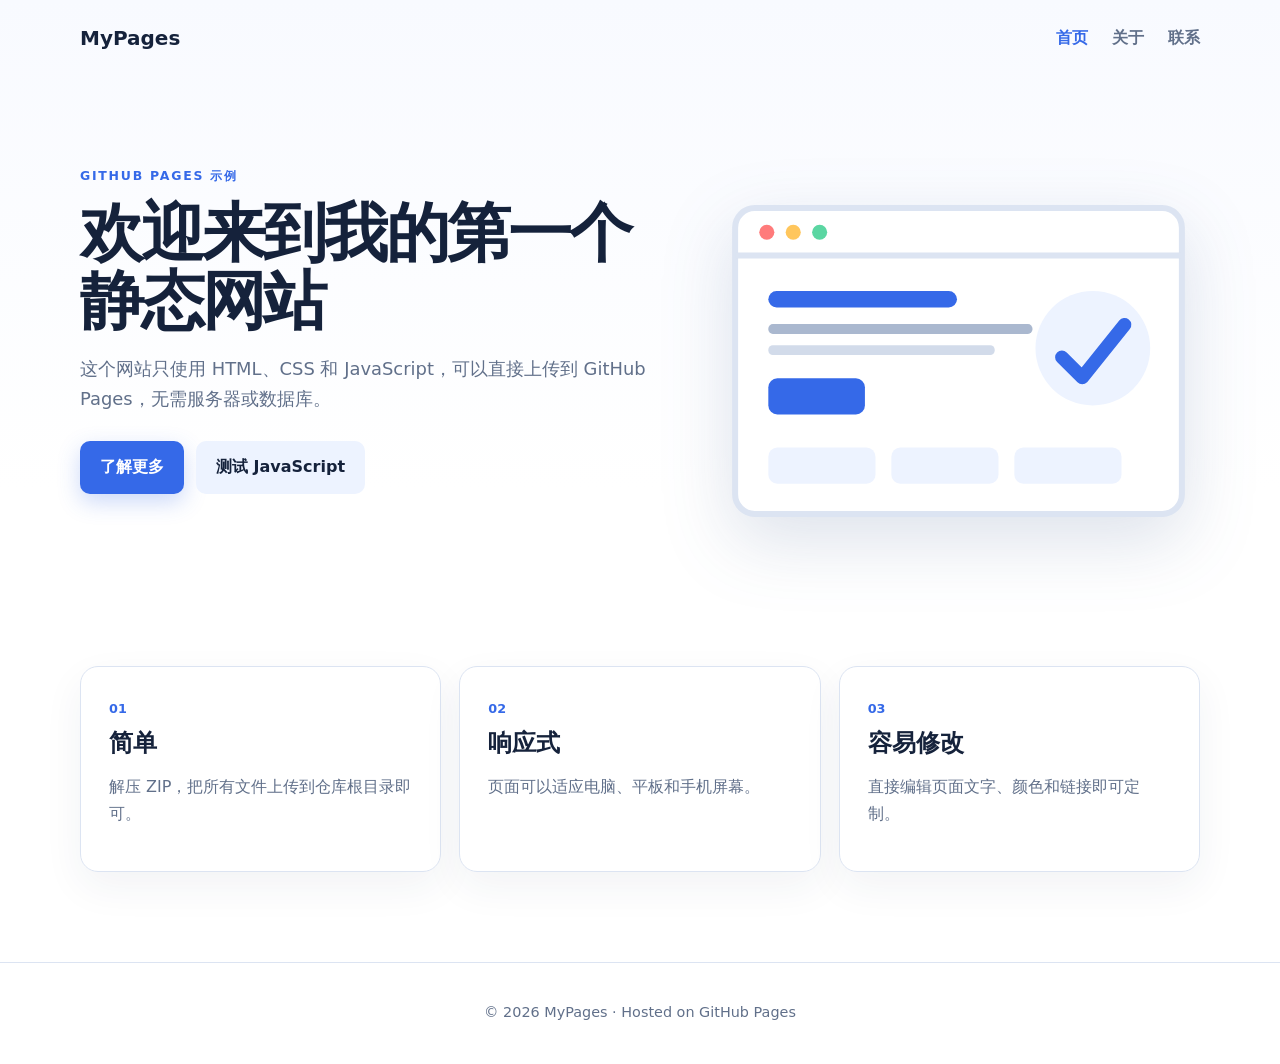
==== index.html @ 35894fe1 "first commit" ====
<!doctype html>
<html lang="zh-CN">
<head>
  <meta charset="UTF-8">
  <meta name="viewport" content="width=device-width, initial-scale=1.0">
  <meta name="description" content="一个可直接发布到 GitHub Pages 的示例网站">
  <title>我的 GitHub Pages 网站</title>
  <link rel="stylesheet" href="styles.css">
</head>
<body>
  <header class="site-header">
    <a class="brand" href="index.html">MyPages</a>
    <nav aria-label="主导航">
      <a class="active" href="index.html">首页</a>
      <a href="about.html">关于</a>
      <a href="contact.html">联系</a>
    </nav>
  </header>

  <main>
    <section class="hero">
      <div>
        <span class="eyebrow">GitHub Pages 示例</span>
        <h1>欢迎来到我的第一个静态网站</h1>
        <p>这个网站只使用 HTML、CSS 和 JavaScript，可以直接上传到 GitHub Pages，无需服务器或数据库。</p>
        <div class="actions">
          <a class="button primary" href="about.html">了解更多</a>
          <button class="button secondary" id="helloButton" type="button">测试 JavaScript</button>
        </div>
        <p id="message" class="message" aria-live="polite"></p>
      </div>
      <img class="hero-image" src="assets/website.svg" alt="浏览器窗口和网页内容插图">
    </section>

    <section class="features">
      <article class="card">
        <span class="number">01</span>
        <h2>简单</h2>
        <p>解压 ZIP，把所有文件上传到仓库根目录即可。</p>
      </article>
      <article class="card">
        <span class="number">02</span>
        <h2>响应式</h2>
        <p>页面可以适应电脑、平板和手机屏幕。</p>
      </article>
      <article class="card">
        <span class="number">03</span>
        <h2>容易修改</h2>
        <p>直接编辑页面文字、颜色和链接即可定制。</p>
      </article>
    </section>
  </main>

  <footer>
    <p>© <span id="year"></span> MyPages · Hosted on GitHub Pages</p>
  </footer>
  <script src="script.js"></script>
</body>
</html>
---- styles.css ----
:root {
  --ink: #15223b;
  --muted: #61708a;
  --blue: #3569e8;
  --pale: #edf3ff;
  --line: #dce4f2;
  --white: #ffffff;
}

* { box-sizing: border-box; }
body {
  margin: 0;
  color: var(--ink);
  background: linear-gradient(180deg, #f8faff 0%, #fff 46%);
  font-family: Inter, ui-sans-serif, system-ui, -apple-system, "Segoe UI", sans-serif;
  line-height: 1.65;
}
a { color: var(--blue); }
.site-header {
  width: min(1120px, calc(100% - 40px));
  margin: auto;
  min-height: 76px;
  display: flex;
  align-items: center;
  justify-content: space-between;
}
.brand { color: var(--ink); font-size: 1.25rem; font-weight: 800; text-decoration: none; }
nav { display: flex; gap: 24px; }
nav a { color: var(--muted); font-weight: 650; text-decoration: none; }
nav a:hover, nav a.active { color: var(--blue); }
main { width: min(1120px, calc(100% - 40px)); margin: auto; }
.hero {
  min-height: 570px;
  display: grid;
  grid-template-columns: 1.08fr .92fr;
  align-items: center;
  gap: 70px;
}
.eyebrow {
  color: var(--blue);
  font-size: .78rem;
  font-weight: 800;
  letter-spacing: .14em;
  text-transform: uppercase;
}
h1 { max-width: 760px; margin: 12px 0 18px; font-size: clamp(2.35rem, 5vw, 4.6rem); line-height: 1.06; letter-spacing: -.045em; }
h2 { margin: 8px 0; line-height: 1.2; }
.hero p, .lead { color: var(--muted); font-size: 1.12rem; }
.hero-image { width: 100%; filter: drop-shadow(0 24px 35px rgba(43, 73, 130, .16)); }
.actions { display: flex; flex-wrap: wrap; gap: 12px; margin-top: 28px; }
.button { border: 0; border-radius: 10px; padding: 13px 20px; font: inherit; font-weight: 750; cursor: pointer; text-decoration: none; }
.primary { color: white; background: var(--blue); box-shadow: 0 8px 22px rgba(53, 105, 232, .25); }
.secondary { color: var(--ink); background: var(--pale); }
.message { min-height: 1.7em; color: var(--blue) !important; font-weight: 700; }
.features { display: grid; grid-template-columns: repeat(3, 1fr); gap: 18px; padding: 20px 0 90px; }
.card, .content-card { background: rgba(255,255,255,.86); border: 1px solid var(--line); border-radius: 18px; padding: 28px; box-shadow: 0 15px 40px rgba(27, 49, 91, .06); }
.card p, .content-card { color: var(--muted); }
.number { color: var(--blue); font-size: .8rem; font-weight: 800; }
.page { min-height: calc(100vh - 160px); padding: 90px 0; }
.page h1 { font-size: clamp(2.5rem, 5vw, 4rem); }
.content-card { max-width: 760px; margin-top: 38px; }
.contact-list p { padding-bottom: 16px; border-bottom: 1px solid var(--line); }
.contact-list p:last-child { border: 0; padding-bottom: 0; }
code { background: var(--pale); padding: 2px 6px; border-radius: 5px; }
footer { border-top: 1px solid var(--line); color: var(--muted); text-align: center; padding: 24px; font-size: .9rem; }

@media (max-width: 760px) {
  .site-header { align-items: flex-start; flex-direction: column; justify-content: center; gap: 10px; padding: 16px 0; }
  nav { gap: 18px; }
  .hero { min-height: auto; grid-template-columns: 1fr; gap: 40px; padding: 70px 0; }
  .hero-image { max-width: 520px; }
  .features { grid-template-columns: 1fr; }
  .page { padding-top: 65px; }
}
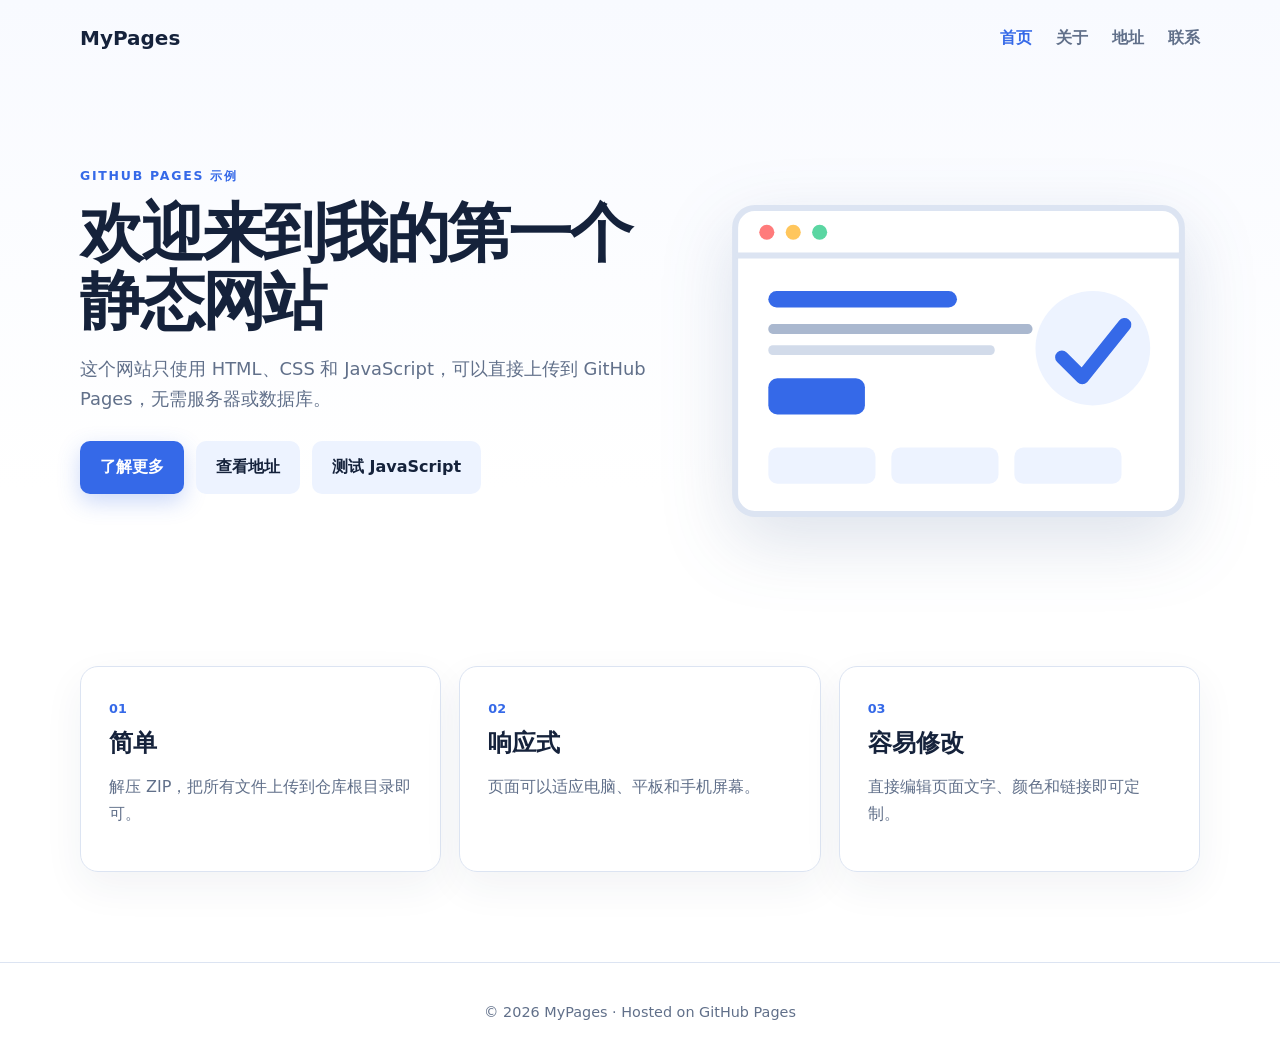
==== commit ec97db45: "Upload HTML page" ====
--- a/index.html
+++ b/index.html
@@ -13,6 +13,7 @@
     <nav aria-label="主导航">
       <a class="active" href="index.html">首页</a>
       <a href="about.html">关于</a>
+      <a href="address.html">地址</a>
       <a href="contact.html">联系</a>
     </nav>
   </header>
@@ -25,6 +26,7 @@
         <p>这个网站只使用 HTML、CSS 和 JavaScript，可以直接上传到 GitHub Pages，无需服务器或数据库。</p>
         <div class="actions">
           <a class="button primary" href="about.html">了解更多</a>
+          <a class="button secondary" href="address.html">查看地址</a>
           <button class="button secondary" id="helloButton" type="button">测试 JavaScript</button>
         </div>
         <p id="message" class="message" aria-live="polite"></p>
